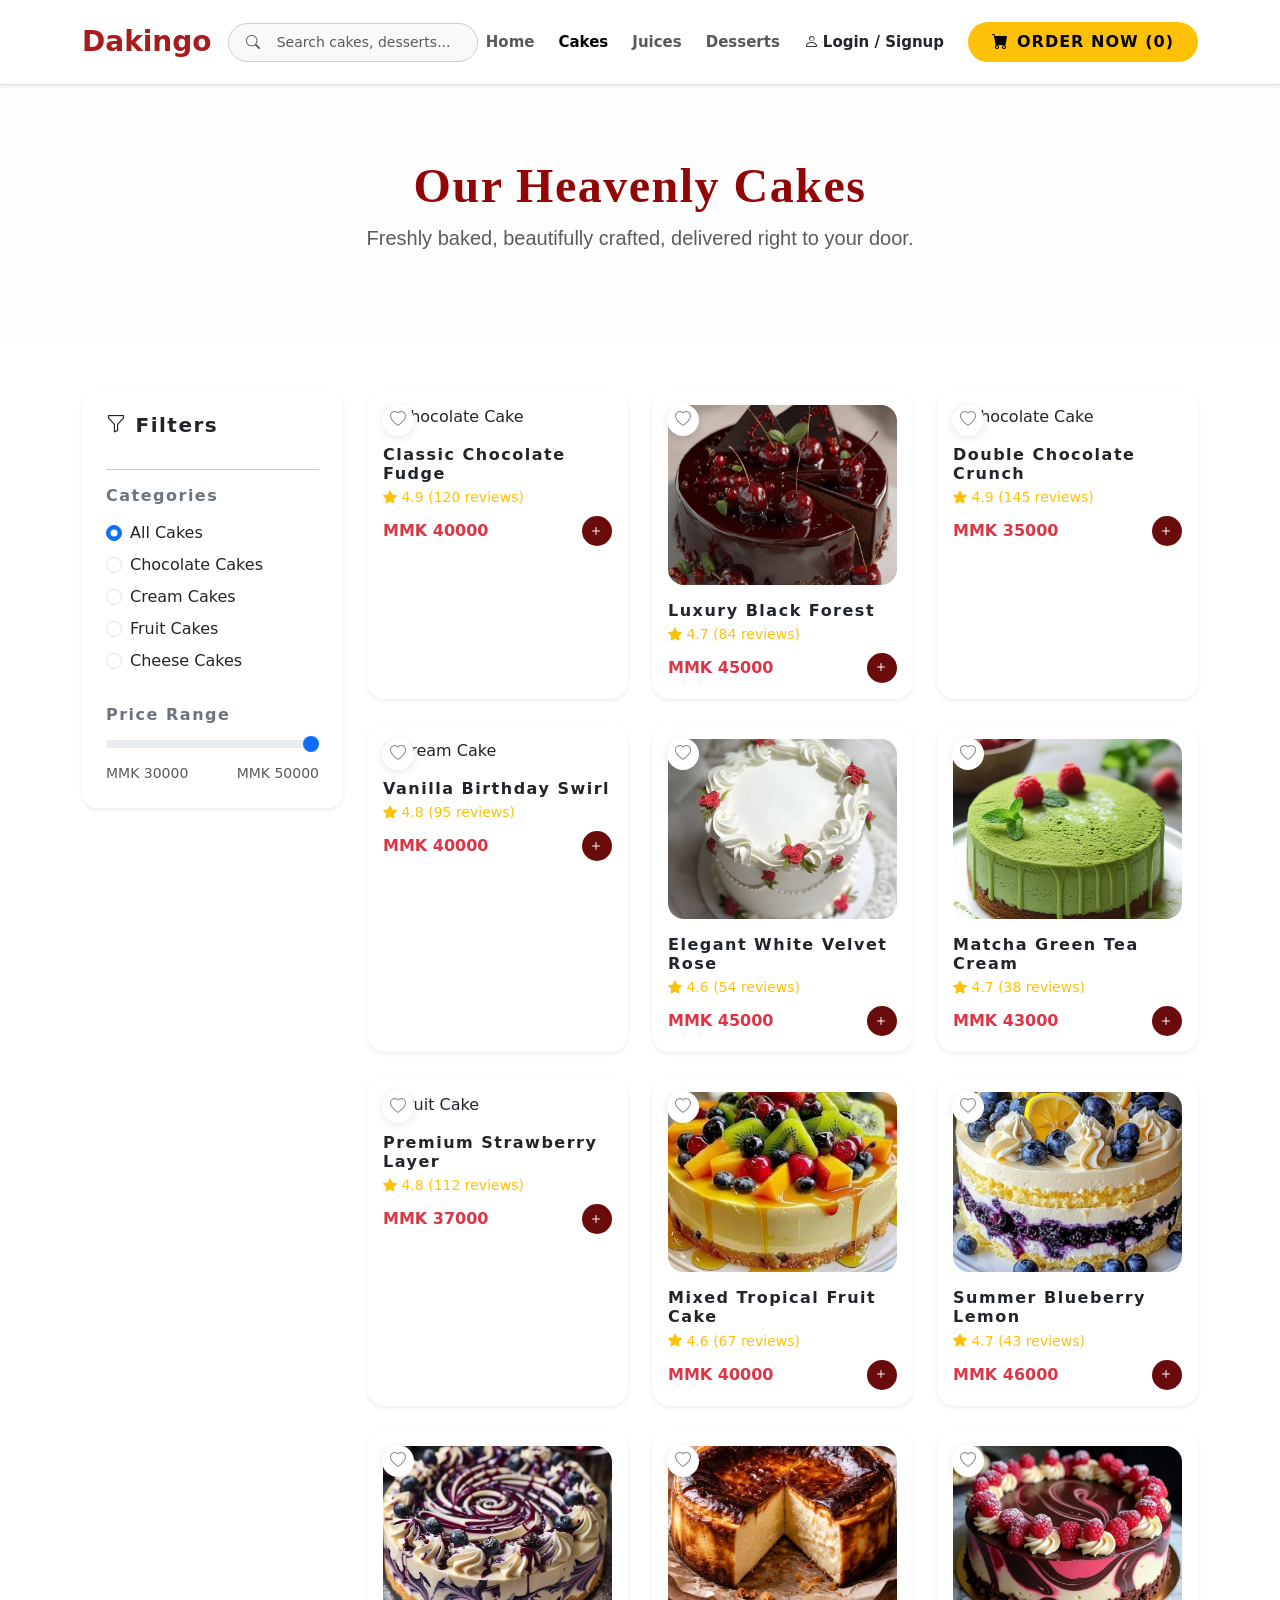
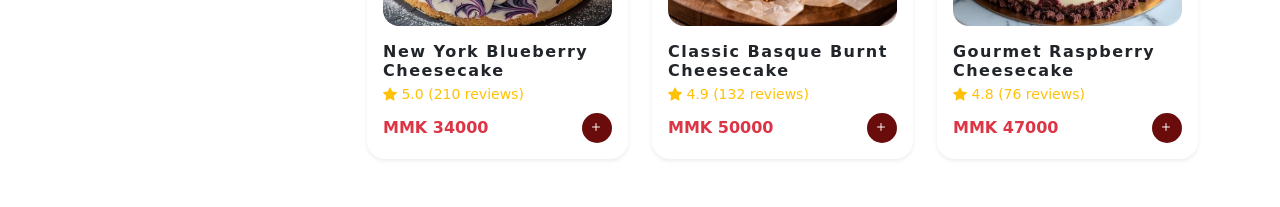
==== cakes.html @ 891ac563 "Bakery shop project files Uploaded HTML, CSS, JavaScript, and image assets for the Dakingo Bakery Sh" ====
<!DOCTYPE html>
<html lang="en">
<head>
    <meta charset="UTF-8">
    <meta name="viewport" content="width=device-width, initial-scale=1.0">
    <title>Delicious Cakes - Dakingo Food Delivery</title>
    
    <link href="https://cdn.jsdelivr.net/npm/bootstrap@5.3.0/dist/css/bootstrap.min.css" rel="stylesheet">
    <link href="https://cdn.jsdelivr.net/npm/bootstrap-icons@1.11.0/font/bootstrap-icons.css" rel="stylesheet">
    <link rel="stylesheet" href="style.css">
</head>
<body>

    <nav class="navbar navbar-expand-lg navbar-light bg-white border-bottom sticky-top shadow-sm py-3">
        <div class="container">
            <a class="navbar-brand fw-bold text-danger fs-3" href="index.html" style="color: #a81c1c !important;">Dakingo</a>
            
            <button class="navbar-toggler" type="button" data-bs-toggle="collapse" data-bs-target="#navbarNav">
                <span class="navbar-toggler-icon"></span>
            </button>
            <div class="collapse navbar-collapse" id="navbarNav">
                <div class="mx-auto main-search-box position-relative my-2 my-lg-0">
                    <i class="bi bi-search search-icon"></i>
                    <input class="form-control rounded-pill ps-5 py-2" type="search" placeholder="Search cakes, desserts...">
                </div>
                <ul class="navbar-nav ms-auto align-items-center gap-2">
                    <li class="nav-item"><a class="nav-link " href="index.html">Home</a></li>
                    <li class="nav-item"><a class="nav-link active" href="cakes.html">Cakes</a></li>
                    <li class="nav-item"><a class="nav-link " href="juices.html">Juices</a></li>
                    <li class="nav-item"><a class="nav-link " href="dessert.html">Desserts</a></li>
                    <li class="nav-item me-2">
                        <a class="nav-link login-link" href="#" data-bs-toggle="modal" data-bs-target="#loginModal">
                            <i class="bi bi-person me-1"></i>Login / Signup
                        </a>
                    </li>
<li class="nav-item">
   <button class="btn btn-warning order-btn rounded-pill px-4 py-2" 
        onclick="openCart()" 
        style="background-color: #ffc107; color: #000; border: none;"> 
    <i class="bi bi-cart-fill me-2"></i>ORDER NOW (<span id="navOrderCount">0</span>)
</button>
</li>                       </ul>
            </div>
        </div>
    </nav>

    <div class="py-5 bg-light mb-5" style="background: linear-gradient(rgba(255,255,255,0.85), rgba(255,255,255,0.85)), url('https://images.unsplash.com/photo-1578985545062-69928b1d9587?q=80&w=1200') center/cover;">
        <div class="container text-center py-4">
            <h1 class="display-5 fw-bold" style="color: #930606; font-family: 'Playfair Display', serif;">Our Heavenly Cakes</h1>
            <p class="lead text-muted" style="font-family: 'Poppins', sans-serif;">Freshly baked, beautifully crafted, delivered right to your door.</p>
        </div>
    </div>

    <div class="container mb-5">
        <div class="row">
            
            <div class="col-lg-3 mb-4">
                <div class="card border-0 shadow-sm p-4 rounded-4 position-sticky" style="top: 100px;">
                    <h5 class="fw-bold mb-3 text-dark"><i class="bi bi-funnel me-2"></i>Filters</h5>
                    <hr>
                    <div class="mb-4">
                        <h6 class="fw-bold text-secondary mb-3">Categories</h6>
                        <div class="form-check mb-2">
                            <input class="form-check-input category-filter" type="radio" name="cakeCategory" id="allCakes" value="all" checked>
                            <label class="form-check-label" for="allCakes">All Cakes</label>
                        </div>
                        <div class="form-check mb-2">
                            <input class="form-check-input category-filter" type="radio" name="cakeCategory" id="chocolate" value="chocolate">
                            <label class="form-check-label" for="chocolate">Chocolate Cakes</label>
                        </div>
                        <div class="form-check mb-2">
                            <input class="form-check-input category-filter" type="radio" name="cakeCategory" id="cream" value="cream">
                            <label class="form-check-label" for="cream">Cream Cakes</label>
                        </div>
                        <div class="form-check mb-2">
                            <input class="form-check-input category-filter" type="radio" name="cakeCategory" id="fruit" value="fruit">
                            <label class="form-check-label" for="fruit">Fruit Cakes</label>
                        </div>
                        <div class="form-check mb-2">
                            <input class="form-check-input category-filter" type="radio" name="cakeCategory" id="cheese" value="cheese">
                            <label class="form-check-label" for="cheese">Cheese Cakes</label>
                        </div>
                    </div>
                    <div>
                        <h6 class="fw-bold text-secondary mb-2">Price Range</h6>
                        <input type="range" class="form-range" min="100" max="2000" id="priceRange" value="2000">
                        <div class="d-flex justify-content-between text-muted small">
                            <span>MMK  30000</span>
                            <span>MMK 50000</span>
                        </div>
                    </div>
                </div>
            </div>

            <div class="col-lg-9">
                <div class="row g-4" id="productGrid">
                    
                    <div class="col-md-4 col-sm-6 product-item" data-category="chocolate">
                        <div class="card h-100 product-card border-0 shadow-sm position-relative">
                            <button class="position-absolute wishlist-btn"><i class="bi bi-heart"></i></button>
                            <div class="p-3 product-img-wrapper">
                                <img src="https://images.unsplash.com/photo-1578985545062-69928b1d9587?q=80&w=500" class="card-img-top rounded-4" alt="Chocolate Cake">
                            </div>
                            <div class="card-body pt-0 px-3 pb-3">
                                <h6 class="fw-bold mb-1">Classic Chocolate Fudge</h6>
                                <div class="text-warning small mb-2"><i class="bi bi-star-fill"></i> 4.9 (120 reviews)</div>
                                <div class="d-flex justify-content-between align-items-center">
                                    <span class="fw-bold text-danger">MMK 40000</span>
                                    <button class="btn btn-danger add-to-cart-btn rounded-circle" style="background-color: #6b0c0c; border:none;" onclick="addToCart('Classic Chocolate Fudge', 40000)"><i class="bi bi-plus"></i></button>
                                </div>
                            </div>
                        </div>
                    </div>

                    <div class="col-md-4 col-sm-6 product-item" data-category="chocolate">
                        <div class="card h-100 product-card border-0 shadow-sm position-relative">
                            <button class="position-absolute wishlist-btn"><i class="bi bi-heart"></i></button>
                            <div class="p-3 product-img-wrapper">
                                <img src="./luxury.jpg" class="card-img-top rounded-4" alt="Chocolate Cake">
                            </div>
                            <div class="card-body pt-0 px-3 pb-3">
                                <h6 class="fw-bold mb-1">Luxury Black Forest</h6>
                                <div class="text-warning small mb-2"><i class="bi bi-star-fill"></i> 4.7 (84 reviews)</div>
                                <div class="d-flex justify-content-between align-items-center">
                                    <span class="fw-bold text-danger">MMK 45000</span>
                                    <button class="btn btn-danger add-to-cart-btn rounded-circle" style="background-color: #6b0c0c; border:none;" onclick="addToCart('Luxury Black Forest', 45000)"><i class="bi bi-plus"></i></button>
                                </div>
                            </div>
                        </div>
                    </div>

                    <div class="col-md-4 col-sm-6 product-item" data-category="chocolate">
                        <div class="card h-100 product-card border-0 shadow-sm position-relative">
                            <button class="position-absolute wishlist-btn"><i class="bi bi-heart"></i></button>
                            <div class="p-3 product-img-wrapper">
                                <img src="https://images.unsplash.com/photo-1588195538326-c5b1e9f80a1b?q=80&w=500" class="card-img-top rounded-4" alt="Chocolate Cake">
                            </div>
                            <div class="card-body pt-0 px-3 pb-3">
                                <h6 class="fw-bold mb-1">Double Chocolate Crunch</h6>
                                <div class="text-warning small mb-2"><i class="bi bi-star-fill"></i> 4.9 (145 reviews)</div>
                                <div class="d-flex justify-content-between align-items-center">
                                    <span class="fw-bold text-danger">MMK 35000</span>
                                    <button class="btn btn-danger add-to-cart-btn rounded-circle" style="background-color: #6b0c0c; border:none;" onclick="addToCart('Double Chocolate Crunch', 35000)"><i class="bi bi-plus"></i></button>
                                </div>
                            </div>
                        </div>
                    </div>

                    <div class="col-md-4 col-sm-6 product-item" data-category="cream">
                        <div class="card h-100 product-card border-0 shadow-sm position-relative">
                            <button class="position-absolute wishlist-btn"><i class="bi bi-heart"></i></button>
                            <div class="p-3 product-img-wrapper">
                                <img src="https://images.unsplash.com/photo-1464349095431-e9a21285b5f3?q=80&w=500" class="card-img-top rounded-4" alt="Cream Cake">
                            </div>
                            <div class="card-body pt-0 px-3 pb-3">
                                <h6 class="fw-bold mb-1">Vanilla Birthday Swirl</h6>
                                <div class="text-warning small mb-2"><i class="bi bi-star-fill"></i> 4.8 (95 reviews)</div>
                                <div class="d-flex justify-content-between align-items-center">
                                    <span class="fw-bold text-danger">MMK 40000</span>
                                    <button class="btn btn-danger add-to-cart-btn rounded-circle" style="background-color: #6b0c0c; border:none;"onclick="addToCart('Vanilla Birthday Swirl', 40000)"><i class="bi bi-plus"></i></button>
                                </div>
                            </div>
                        </div>
                    </div>

                    <div class="col-md-4 col-sm-6 product-item" data-category="cream">
                        <div class="card h-100 product-card border-0 shadow-sm position-relative">
                            <button class="position-absolute wishlist-btn"><i class="bi bi-heart"></i></button>
                            <div class="p-3 product-img-wrapper">
                                <img src="./Elegant.jpg" class="card-img-top rounded-4" alt="Cream Cake">
                            </div>
                            <div class="card-body pt-0 px-3 pb-3">
                                <h6 class="fw-bold mb-1">Elegant White Velvet Rose</h6>
                                <div class="text-warning small mb-2"><i class="bi bi-star-fill"></i> 4.6 (54 reviews)</div>
                                <div class="d-flex justify-content-between align-items-center">
                                    <span class="fw-bold text-danger">MMK 45000</span>
                                    <button class="btn btn-danger add-to-cart-btn rounded-circle" style="background-color: #6b0c0c; border:none;" onclick="addToCart('Elegant White Velvet Rose', 45000)"><i class="bi bi-plus"></i></button>
                                </div>
                            </div>
                        </div>
                    </div>

                    <div class="col-md-4 col-sm-6 product-item" data-category="cream">
                        <div class="card h-100 product-card border-0 shadow-sm position-relative">
                            <button class="position-absolute wishlist-btn"><i class="bi bi-heart"></i></button>
                            <div class="p-3 product-img-wrapper">
                                <img src="./Matcha.jpg" class="card-img-top rounded-4" alt="Cream Cake">
                            </div>
                            <div class="card-body pt-0 px-3 pb-3">
                                <h6 class="fw-bold mb-1">Matcha Green Tea Cream</h6>
                                <div class="text-warning small mb-2"><i class="bi bi-star-fill"></i> 4.7 (38 reviews)</div>
                                <div class="d-flex justify-content-between align-items-center">
                                    <span class="fw-bold text-danger">MMK 43000</span>
                                    <button class="btn btn-danger add-to-cart-btn rounded-circle" style="background-color: #6b0c0c; border:none;" onclick="addToCart('Matcha Green Tea Cream', 43000)"><i class="bi bi-plus"></i></button>
                                </div>
                            </div>
                        </div>
                    </div>

                    <div class="col-md-4 col-sm-6 product-item" data-category="fruit">
                        <div class="card h-100 product-card border-0 shadow-sm position-relative">
                            <button class="position-absolute wishlist-btn"><i class="bi bi-heart"></i></button>
                            <div class="p-3 product-img-wrapper">
                                <img src="https://images.unsplash.com/photo-1565958011703-44f9829ba187?q=80&w=500" class="card-img-top rounded-4" alt="Fruit Cake">
                            </div>
                            <div class="card-body pt-0 px-3 pb-3">
                                <h6 class="fw-bold mb-1">Premium Strawberry Layer</h6>
                                <div class="text-warning small mb-2"><i class="bi bi-star-fill"></i> 4.8 (112 reviews)</div>
                                <div class="d-flex justify-content-between align-items-center">
                                    <span class="fw-bold text-danger">MMK 37000</span>
                                    <button class="btn btn-danger add-to-cart-btn rounded-circle" style="background-color: #6b0c0c; border:none;" onclick="addToCart('Premium Strawberry Layer', 37000)" ><i class="bi bi-plus"></i></button>
                                </div>
                            </div>
                        </div>
                    </div>

                    <div class="col-md-4 col-sm-6 product-item" data-category="fruit">
                        <div class="card h-100 product-card border-0 shadow-sm position-relative">
                            <button class="position-absolute wishlist-btn"><i class="bi bi-heart"></i></button>
                            <div class="p-3 product-img-wrapper">
                                <img src="./fruit.jpg" class="card-img-top rounded-4" alt="Fruit Cake">
                            </div>
                            <div class="card-body pt-0 px-3 pb-3">
                                <h6 class="fw-bold mb-1">Mixed Tropical Fruit Cake</h6>
                                <div class="text-warning small mb-2"><i class="bi bi-star-fill"></i> 4.6 (67 reviews)</div>
                                <div class="d-flex justify-content-between align-items-center">
                                    <span class="fw-bold text-danger">MMK 40000</span>
                                    <button class="btn btn-danger add-to-cart-btn rounded-circle" style="background-color: #6b0c0c; border:none;" onclick="addToCart('Mixed Tropical Fruit Cake', 40000)"><i class="bi bi-plus"></i></button>
                                </div>
                            </div>
                        </div>
                    </div>
<div class="col-md-4 col-sm-6 product-item" data-category="fruit">
    <div class="card h-100 product-card border-0 shadow-sm position-relative">
        <button class="position-absolute wishlist-btn"><i class="bi bi-heart"></i></button>
        <div class="p-3 product-img-wrapper">
            <img src="./lemon.jpg" class="card-img-top rounded-4" alt="Fruit Cake">
        </div>
        <div class="card-body pt-0 px-3 pb-3">
            <h6 class="fw-bold mb-1">Summer Blueberry Lemon</h6>
            <div class="text-warning small mb-2"><i class="bi bi-star-fill"></i> 4.7 (43 reviews)</div>
            <div class="d-flex justify-content-between align-items-center">
                <span class="fw-bold text-danger">MMK 46000</span>
                
                <button class="btn btn-danger add-to-cart-btn rounded-circle" 
                        style="background-color: #6b0c0c; border:none;"
                        onclick="addToCart('Summer Blueberry Lemon', 46000)">
                    <i class="bi bi-plus"></i>
                </button>
                
            </div>
        </div>
    </div>
</div>

                    <div class="col-md-4 col-sm-6 product-item" data-category="cheese">
    <div class="card h-100 product-card border-0 shadow-sm position-relative">
        <button class="position-absolute wishlist-btn"><i class="bi bi-heart"></i></button>
        <div class="p-3 product-img-wrapper">
            <img src="./blueberry.jpg" class="card-img-top rounded-4" alt="Cheese Cake">
        </div>
        <div class="card-body pt-0 px-3 pb-3">
            <h6 class="fw-bold mb-1">New York Blueberry Cheesecake</h6>
            <div class="text-warning small mb-2"><i class="bi bi-star-fill"></i> 5.0 (210 reviews)</div>
            <div class="d-flex justify-content-between align-items-center">
                <span class="fw-bold text-danger">MMK 34000</span>
                
                <button class="btn btn-danger add-to-cart-btn rounded-circle" 
                        style="background-color: #6b0c0c; border:none;"
                        onclick="addToCart('New York Blueberry Cheesecake', 34000)">
                    <i class="bi bi-plus"></i>
                </button>
            </div>
        </div>
    </div>
</div>

                    <div class="col-md-4 col-sm-6 product-item" data-category="cheese">
                        <div class="card h-100 product-card border-0 shadow-sm position-relative">
                            <button class="position-absolute wishlist-btn"><i class="bi bi-heart"></i></button>
                            <div class="p-3 product-img-wrapper">
                                <img src="./classic.jpg" class="card-img-top rounded-4" alt="Cheese Cake">
                            </div>
                            <div class="card-body pt-0 px-3 pb-3">
                                <h6 class="fw-bold mb-1">Classic Basque Burnt Cheesecake</h6>
                                <div class="text-warning small mb-2"><i class="bi bi-star-fill"></i> 4.9 (132 reviews)</div>
                                <div class="d-flex justify-content-between align-items-center">
                                    <span class="fw-bold text-danger">MMK 50000</span>
                                    <button class="btn btn-danger add-to-cart-btn rounded-circle" 
                                    style="background-color: #6b0c0c; border:none;"  onclick="addToCart('Classic Basque Burnt Cheesecake', 50000)"><i class="bi bi-plus"></i></button>
                                </div>
                            </div>
                        </div>
                    </div>

                    <div class="col-md-4 col-sm-6 product-item" data-category="cheese">
                        <div class="card h-100 product-card border-0 shadow-sm position-relative">
                            <button class="position-absolute wishlist-btn"><i class="bi bi-heart"></i></button>
                            <div class="p-3 product-img-wrapper">
                                <img src="./raspberry.jpg" class="card-img-top rounded-4" alt="Cheese Cake">
                            </div>
                            <div class="card-body pt-0 px-3 pb-3">
                                <h6 class="fw-bold mb-1">Gourmet Raspberry Cheesecake</h6>
                                <div class="text-warning small mb-2"><i class="bi bi-star-fill"></i> 4.8 (76 reviews)</div>
                                <div class="d-flex justify-content-between align-items-center">
                                    <span class="fw-bold text-danger">MMK 47000</span>
                                    <button class="btn btn-danger add-to-cart-btn rounded-circle" style="background-color: #6b0c0c; border:none;" onclick="addToCart('Gourmet Raspberry Cheesecake', 47000)"><i class="bi bi-plus"></i></button>
                                </div>
                            </div>
                        </div>
                    </div>

                </div> </div> </div> </div> <div class="modal fade" id="loginModal" tabindex="-1" aria-labelledby="loginModalLabel" aria-hidden="true">
        <div class="modal-dialog modal-dialog-centered">
            <div class="modal-content rounded-4 shadow border-0">
                <div class="modal-header border-0 pb-0">
                    <h5 class="modal-title fw-bold" id="loginModalLabel" style="color: #6b0c0c;">Welcome to Dakingo</h5>
                    <button type="button" class="btn-close" data-bs-dismiss="modal" aria-label="Close"></button>
                </div>
                <div class="modal-body p-4">
                    
                    <div id="loginFormSection">
                        <form>
                            <div class="mb-3">
                                <label class="form-label small fw-semibold text-muted">Email Address</label>
                                <input type="email" class="form-control rounded-3" placeholder="name@example.com" required>
                            </div>
                            <div class="mb-3">
                                <label class="form-label small fw-semibold text-muted">Password</label>
                                <div class="position-relative">
                                    <input type="password" id="loginPassword" class="form-control rounded-3 pe-5" placeholder="Enter your password" required>
                                    <i class="bi bi-eye-slash position-absolute text-muted" id="togglePassword" style="top: 50%; right: 15px; transform: translateY(-50%); cursor: pointer; font-size: 1.1rem; z-index: 10;"></i>
                                </div>
                            </div>
                            <div class="d-flex justify-content-between align-items-center mb-4">
                                <div class="form-check">
                                    <input type="checkbox" class="form-check-input" id="rememberMe">
                                    <label class="form-check-label small text-muted" for="rememberMe">Remember me</label>
                                </div>
                                <a href="#" class="small text-decoration-none" style="color: #a81c1c;">Forgot Password?</a>
                            </div>
                            <button type="submit" class="btn btn-warning w-100 rounded-pill fw-bold py-2 order-btn">LOGIN</button>
                        </form>
                        <div class="text-center mt-3">
                            <p class="small text-muted mb-0">Don't have an account? <a href="javascript:void(0)" class="text-decoration-none fw-bold" style="color: #a81c1c;" onclick="toggleAuthForms()">Sign Up</a></p>
                        </div>
                    </div>

                    <div id="signupFormSection" style="display: none;">
                        <form>
                            <div class="mb-3">
                                <label class="form-label small fw-semibold text-muted">Full Name</label>
                                <input type="text" class="form-control rounded-3" placeholder="Enter your name" required>
                            </div>
                            <div class="mb-3">
                                <label class="form-label small fw-semibold text-muted">Email Address</label>
                                <input type="email" class="form-control rounded-3" placeholder="name@example.com" required>
                            </div>
                            <div class="mb-3">
                                <label class="form-label small fw-semibold text-muted">Create Password</label>
                                <div class="position-relative">
                                    <input type="password" id="signupPassword" class="form-control rounded-3 pe-5" placeholder="Minimum 6 characters" required>
                                    <i class="bi bi-eye-slash position-absolute text-muted" id="toggleSignupPassword" style="top: 50%; right: 15px; transform: translateY(-50%); cursor: pointer; font-size: 1.1rem; z-index: 10;"></i>
                                </div>
                            </div>
                            <button type="submit" class="btn btn-warning w-100 rounded-pill fw-bold py-2 text-dark border-0">CREATE ACCOUNT</button>
                        </form>
                        <div class="text-center mt-3">
                            <p class="small text-muted mb-0">Already have an account? <a href="javascript:void(0)" class="text-decoration-none fw-bold" style="color: #a81c1c;" onclick="toggleAuthForms()">Login</a></p>
                        </div>
                    </div>

                </div>
            </div>
        </div>
    </div>

    <script src="https://cdn.jsdelivr.net/npm/bootstrap@5.3.0/dist/js/bootstrap.bundle.min.js"></script>
<script>
    // 1. Cart စနစ်အတွက် Variable
    let cart = JSON.parse(localStorage.getItem('dakingoCart')) || [];

    document.addEventListener('DOMContentLoaded', updateCart);

  // 2. Cart လုပ်ဆောင်ချက်များ
function addToCart(name, price) {
    cart.push({ name, price });
    // အရေးကြီး: LocalStorage ထဲကို အသစ်ပြန်ထည့်ပေးရမယ်
    localStorage.setItem('dakingoCart', JSON.stringify(cart));
    updateCart();
}

function removeFromCart(index) {
    cart.splice(index, 1);
    // အရေးကြီး: LocalStorage ထဲကို update လုပ်ပေးရမယ်
    localStorage.setItem('dakingoCart', JSON.stringify(cart));
    updateCart();
}

    function openCart() {
        const cartCanvas = new bootstrap.Offcanvas(document.getElementById('cartCanvas'));
        cartCanvas.show();
    }

   function updateCart() {
    const cartList = document.getElementById('cartItemsList');
    const navOrderCount = document.getElementById('navOrderCount');
    const cartTotal = document.getElementById('cartTotal');
    
    // ဒီနေရာမှာ cartList မရှိရင် function ကို ရပ်လိုက်ပါ
    if (!cartList) return; 
    
    // ကျန်တာတွေကို ဆက်ရေးပါ...
    cartList.innerHTML = '';
    // ...

        let total = 0;
        
        cart.forEach((item, index) => {
            total += item.price;
            cartList.innerHTML += `
                <div class="d-flex justify-content-between mb-2">
                    <span>${item.name}</span>
                    <span>${item.price.toLocaleString()} MMK 
                        <button class="btn btn-sm btn-outline-danger ms-2" onclick="removeFromCart(${index})">x</button>
                    </span>
                </div>`;
        });
        
        navOrderCount.innerText = cart.length;
        cartTotal.innerText = total.toLocaleString();
    }

    // 3. Filter စနစ်
    function filterProducts() {
        const selectedCategory = document.querySelector('.category-filter:checked').value;
        const maxPrice = parseInt(document.getElementById('priceRange').value);
        const items = document.querySelectorAll('.product-item');
        
        items.forEach(item => {
            const itemCategory = item.getAttribute('data-category');
            const matchesCategory = (selectedCategory === 'all' || itemCategory === selectedCategory);
            item.style.display = matchesCategory ? 'block' : 'none';
        });
    }

    document.querySelectorAll('.category-filter').forEach(radio => {
        radio.addEventListener('change', filterProducts);
    });

    // 4. Login/Signup Toggle
    function toggleAuthForms() {
        const loginForm = document.getElementById('loginFormSection');
        const signupForm = document.getElementById('signupFormSection');
        if (loginForm.style.display === 'none') {
            loginForm.style.display = 'block';
            signupForm.style.display = 'none';
        } else {
            loginForm.style.display = 'none';
            signupForm.style.display = 'block';
        }
    }

    // 5. Password Toggle
    function setupPasswordToggle(toggleId, inputId) {
        const toggle = document.getElementById(toggleId);
        const input = document.getElementById(inputId);
        if(toggle && input) {
            toggle.addEventListener('click', function () {
                const type = input.getAttribute('type') === 'password' ? 'text' : 'password';
                input.setAttribute('type', type);
                this.classList.toggle('bi-eye');
                this.classList.toggle('bi-eye-slash');
            });
        }
    }
    setupPasswordToggle('togglePassword', 'loginPassword');
    setupPasswordToggle('toggleSignupPassword', 'signupPassword');
</script>
<!-- Cart Sidebar -->
<div class="offcanvas offcanvas-end" id="cartCanvas">
    <div class="offcanvas-header">
        <h5 class="offcanvas-title">Your Cart</h5>
        <button type="button" class="btn-close" data-bs-dismiss="offcanvas"></button>
    </div>
    <div class="offcanvas-body">
        <div id="cartItemsList"></div>
        <hr>
        <h5 class="text-end">Total: <span id="cartTotal">0</span> MMK</h5>
        <button class="btn btn-danger w-100">Checkout</button>
    </div>
</div>
<script src="script.js"></script>
</body>
</html>
---- style.css ----
/* ==========================================
   GLOBAL & TYPOGRAPHY STYLES
   ========================================== */
h1, h2, h3, h4, h5, h6 {
    letter-spacing: 1.5px;
}

/* ==========================================
   NAVBAR LINK STYLES
   ========================================== */
.navbar-nav .nav-link {
    transition: all 0.3s ease;
    position: relative;
    padding: 10px 15px;
    font-size: 15px;
    font-weight: 600;
}

/* Mouse တင်လိုက်တဲ့အခါ */
.navbar-nav .nav-link:hover {
    color: #a81c1c !important;
    transform: translateY(-4px);
}

/* Login Link Hover Style */
.login-link {
    display: inline-block;        
    color: #212529 !important;   
    transition: all 0.3s ease-in-out; 
}

.login-link:hover {
    color: #a81c1c !important;    
    transform: translateY(-2px);   
    cursor: pointer;             
}

/* ==========================================
   BUTTON STYLES
   ========================================== */
.btn {
    letter-spacing: 1.5px;
}

.order-btn {
    font-weight: bold;
    letter-spacing: 1px;
    transition: all 0.3s ease-in-out;
}

.order-btn:hover {
    background-color: #e0a800 !important;
    color: #000000 !important;
    transform: translateY(-3px);
    box-shadow: 0 6px 15px rgba(255, 193, 7, 0.4);
}

/* ==========================================
   SEARCH BAR STYLES
   ========================================== */
.main-search-box {
    width: 250px;
}

.main-search-box .form-control {
    background-color: #f8f9fa;
    border: 1px solid #cccccc;
    font-size: 14px;
    color: #212529;
    transition: all 0.3s ease;
}

.main-search-box .form-control:hover {
    border-color: #a81c1c;     
    background-color: #ffffff; 
}

.main-search-box .form-control:focus {
    background-color: #ffffff;
    border-color: #a81c1c;
    box-shadow: 0 0 0 0.25rem rgba(168, 28, 28, 0.15);
}

.main-search-box .search-icon {
    position: absolute;
    left: 18px;
    top: 50%;
    transform: translateY(-50%);
    color: #555555;
    font-size: 14px;
    pointer-events: none; 
}

@media (max-width: 991.98px) {
    .main-search-box {
        width: 100%;
    }
}

/* ==========================================
   HERO PROMO BADGE STYLE
   ========================================== */
.promo-badge {
    display: inline-block;
    background-color: #ffc107;                
    color: #000000;                                                                        
    border: none;                                                                             
    padding: 8px 18px;                                                                        
    border-radius: 50px;                                                                       
    font-size: 13px;                                                                           
    font-weight: 700;                                                                          
    text-transform: uppercase;                                                                 
    letter-spacing: 1.5px;                                                                     
    animation: pulse-yellow 2s infinite; 
}

@keyframes pulse-yellow {
    0% {
        box-shadow: 0 0 0 0 rgba(255, 193, 7, 0.6);
        transform: scale(1);
    }
    70% {
        box-shadow: 0 0 0 12px rgba(255, 193, 7, 0);
        transform: scale(1.02);
    }
    100% {
        box-shadow: 0 0 0 0 rgba(255, 193, 7, 0);
        transform: scale(1);
    }
}

/* ==========================================
   HERO 3-IMAGES GRID STYLES
   ========================================== */
.hero-main-img {
    width: 100%;
    max-width: 360px;
    height: auto;
    aspect-ratio: 1 / 1;
    object-fit: cover;
    border: 8px solid rgba(255, 255, 255, 0.2);
    box-shadow: 0 10px 30px rgba(0,0,0,0.15);
    transition: transform 0.3s ease;
}

.hero-sub-img {
    width: 100%;
    max-width: 135px;
    height: auto;
    aspect-ratio: 1 / 1;
    object-fit: cover;
    border: 5px solid rgba(255, 255, 255, 0.3);
    box-shadow: 0 5px 15px rgba(0,0,0,0.1);
    transition: all 0.3s ease;
}

.hero-main-img:hover {
    transform: scale(1.03);
}

.hero-sub-img:hover {
    transform: scale(1.08);
    border-color: #ffc107;
    box-shadow: 0 8px 20px rgba(255, 193, 7, 0.3);
}

/* ==========================================
   MENU SECTION TITLE STYLES
   ========================================== */
.container h2, h2.menu-section-title {
    font-family: 'Playfair Display', 'Georgia', serif !important;
    font-size: 36px !important;
    font-weight: 800 !important;
    color: #930606 !important; 
    letter-spacing: 1px !important;
    margin-bottom: 6px !important;
}

.container h2 + p, p.menu-section-subtitle {
    font-family: 'Poppins', 'Inter', sans-serif !important;
    font-size: 15px !important;
    font-weight: 500 !important;
    color: #7c0a0a !important; 
    letter-spacing: 0.5px !important;
    margin-bottom: 30px !important;
}

/* ==========================================
   MENU CATEGORY CARD STYLES
   ========================================== */
.category-card {
    background: #ffffff;
    border: 1px solid #f0f0f0;
    border-radius: 20px; 
    box-shadow: 0 4px 12px rgba(0, 0, 0, 0.03); 
    cursor: pointer;
    transition: all 0.3s ease;
}

.category-icon-wrapper {
    width: 60px;
    height: 60px;
    background-color: #fbf5f5; 
    border-radius: 50%;        
    display: flex;
    justify-content: center;
    align-items: center;
    transition: all 0.3s ease;
}

.category-icon-wrapper i {
    color: #6b0c0c;            
    font-size: 1.5rem;
}

.category-title {
    font-size: 13px;
    font-weight: 700;
    color: #555555;
    letter-spacing: 0.5px;
}

.category-card:hover {
    transform: translateY(-5px); 
    border-color: #6b0c0c;       
    box-shadow: 0 8px 20px rgba(107, 12, 12, 0.1); 
}

.category-card:hover .category-icon-wrapper {
    background-color: #6b0c0c;   
}

.category-card:hover .category-icon-wrapper i {
    color: #ffffff;              
}

/* ==========================================
   PRODUCT CARD STYLES
   ========================================== */
.product-card {
    background: #ffffff;
    border-radius: 18px;
    border: 1px solid #f2f2f2;
    box-shadow: 0 4px 15px rgba(0, 0, 0, 0.02);
    transition: all 0.3s ease-in-out;
}

.product-img-wrapper img {
    width: 100%;
    height: 180px;
    object-fit: cover;
    border-radius: 12px;
}

.wishlist-btn {
    top: 15px;
    left: 15px;
    background: #ffffff;
    border: none;
    width: 32px;
    height: 32px;
    border-radius: 50%;
    box-shadow: 0 2px 8px rgba(0, 0, 0, 0.1);
    color: #888888;
    display: flex;
    justify-content: center;
    align-items: center;
    transition: all 0.2s ease;
    z-index: 5;
}

.wishlist-btn:hover {
    color: #dc3545; 
    transform: scale(1.1);
}

.add-to-cart-btn {
    width: 30px;
    height: 30px;
    display: flex;
    justify-content: center;
    align-items: center;
    padding: 0;
}

.product-card:hover {
    transform: translateY(-8px);
    box-shadow: 0 12px 25px rgba(0, 0, 0, 0.08);
    border-color: rgba(107, 12, 12, 0.1);
}

/* ==========================================
   OUR PROMISE & GALLERY STYLES
   ========================================== */
.promise-icon-box {
    width: 50px;
    height: 50px;
    border: 1px solid #6b0c0c;
    border-radius: 50%;
    display: flex;
    justify-content: center;
    align-items: center;
    color: #6b0c0c;
    font-size: 1.3rem;
    background-color: #ffffff;
}

.gallery-img {
    width: 100%;
    height: 160px; 
    object-fit: cover;
    transition: transform 0.3s ease;
}

.gallery-img:hover {
    transform: scale(1.03);
    cursor: pointer;
}

/* ==========================================
   FOOTER STYLES
   ========================================== */
.footer-links a {
    transition: color 0.2s ease-in-out;
}

.footer-links a:hover {
    color: #ffc107 !important; 
}

.footer-social-icon {
    transition: all 0.2s ease;
    cursor: pointer;
}

.footer-social-icon:hover {
    color: #ffc107 !important;
    transform: translateY(-3px);
}

/* ==========================================
   BOTTOM FOOTER LINKS HOVER EFFECT
   ========================================== */
footer .list-inline-item a {
    text-decoration: none !important;
    transition: all 0.2s ease-in-out !important;
    cursor: pointer !important;
}

footer .list-inline-item a:hover {
    color: #ffc107 !important; 
    opacity: 1 !important;
}

/* ==========================================
   THE MAGICAL TICKET - BOOTSTRAP GIFT ICON FIX (OPTION 2)
   ========================================== */
/* Font Awesome လင့်ခ်မရှိပါက ကျိန်းသေပေါက်အလုပ်လုပ်စေရန် Bootstrap Icon Font ဖြင့် လက်ဆောင်ဘူးပုံပြောင်းလဲခြင်း */
.bi-ticket-perforated-fill::before {
    content: "\f3ea" !important; /* Bootstrap Icons ရဲ့ Gift (လက်ဆောင်ဘူး) ကုဒ် */
    font-family: "bootstrap-icons" !important;
    font-style: normal !important;
    font-weight: normal !important;
}

/* ==========================================
   THE MAGICAL TICKET BACKGROUND IMAGE FIX (SUPER FORCE)
   ========================================== */
div[style*="dashed"], .promo-card, .card[style*="dashed"] {
    background-image: linear-gradient(rgba(255, 255, 255, 0.90), rgba(255, 255, 255, 0.90)), 
                      url('https://images.unsplash.com/photo-1578985545062-69928b1d9587?q=80&w=600&auto=format&fit=crop') !important;
    background-size: cover !important;
    background-position: center !important;
    background-repeat: no-repeat !important;
    background-color: transparent !important; 
}
/* Add this to your style section */
.add-to-cart-btn {
    transition: all 0.2s ease;
}

.add-to-cart-btn:active {
    transform: scale(0.85); /* နှိပ်လိုက်ရင် ခလုတ်လေး ခဏပိန်သွားပါမယ် */
    background-color: #4a0808 !important; /* နှိပ်လိုက်ရင် အရောင်လေး ပိုရင့်သွားအောင် လုပ်ထားပါတယ် */
}
/* Cart ထဲက +/- ခလုတ်များ ပုံစံကျစေရန် */
.add-to-cart-btn, .btn-sm {
    width: 30px !important;     /* အကျယ် */
    height: 30px !important;    /* အမြင့် (width နဲ့တူရမယ်) */
    display: inline-flex !important;
    align-items: center !important;
    justify-content: center !important;
    padding: 0 !important;
    border-radius: 50% !important; /* အဝိုင်းပုံဖြစ်စေရန် */
    line-height: 1 !important;
    vertical-align: middle;
}

/* နှိပ်လိုက်တဲ့အခါ ပုံစံမပျက်အောင် */
.add-to-cart-btn:active {
    transform: scale(0.9);
}

@media (max-width: 991px) {
    /* Navbar menu ဖွင့်လိုက်ရင် အပြည့်ဖြန့်ပြီး အလယ်ကျစေရန် */
    .navbar-collapse {
        text-align: center !important;
        width: 100% !important;
    }

    .navbar-nav {
        margin-top: 15px !important;
        align-items: center !important;
        width: 100% !important;
    }

    /* Mobile မှာ Margin တွေကို 0 လုပ်ပြီး အလယ်ရောက်အောင် */
    .navbar-nav .nav-item {
        margin-right: 0 !important;
        margin-left: 0 !important;
        margin-bottom: 10px;
        width: 100% !important;
    }

    /* Order Button ကို အလယ်ရောက်အောင် သေချာစေရန် */
    .order-btn {
        margin: 10px auto !important;
        display: inline-block !important; /* Block အစား inline-block သုံးကြည့်ပါ */
    }

    /* Search Box အတွက် */
    .main-search-box {
        width: 90% !important;
        margin: 10px auto !important;
    }
}
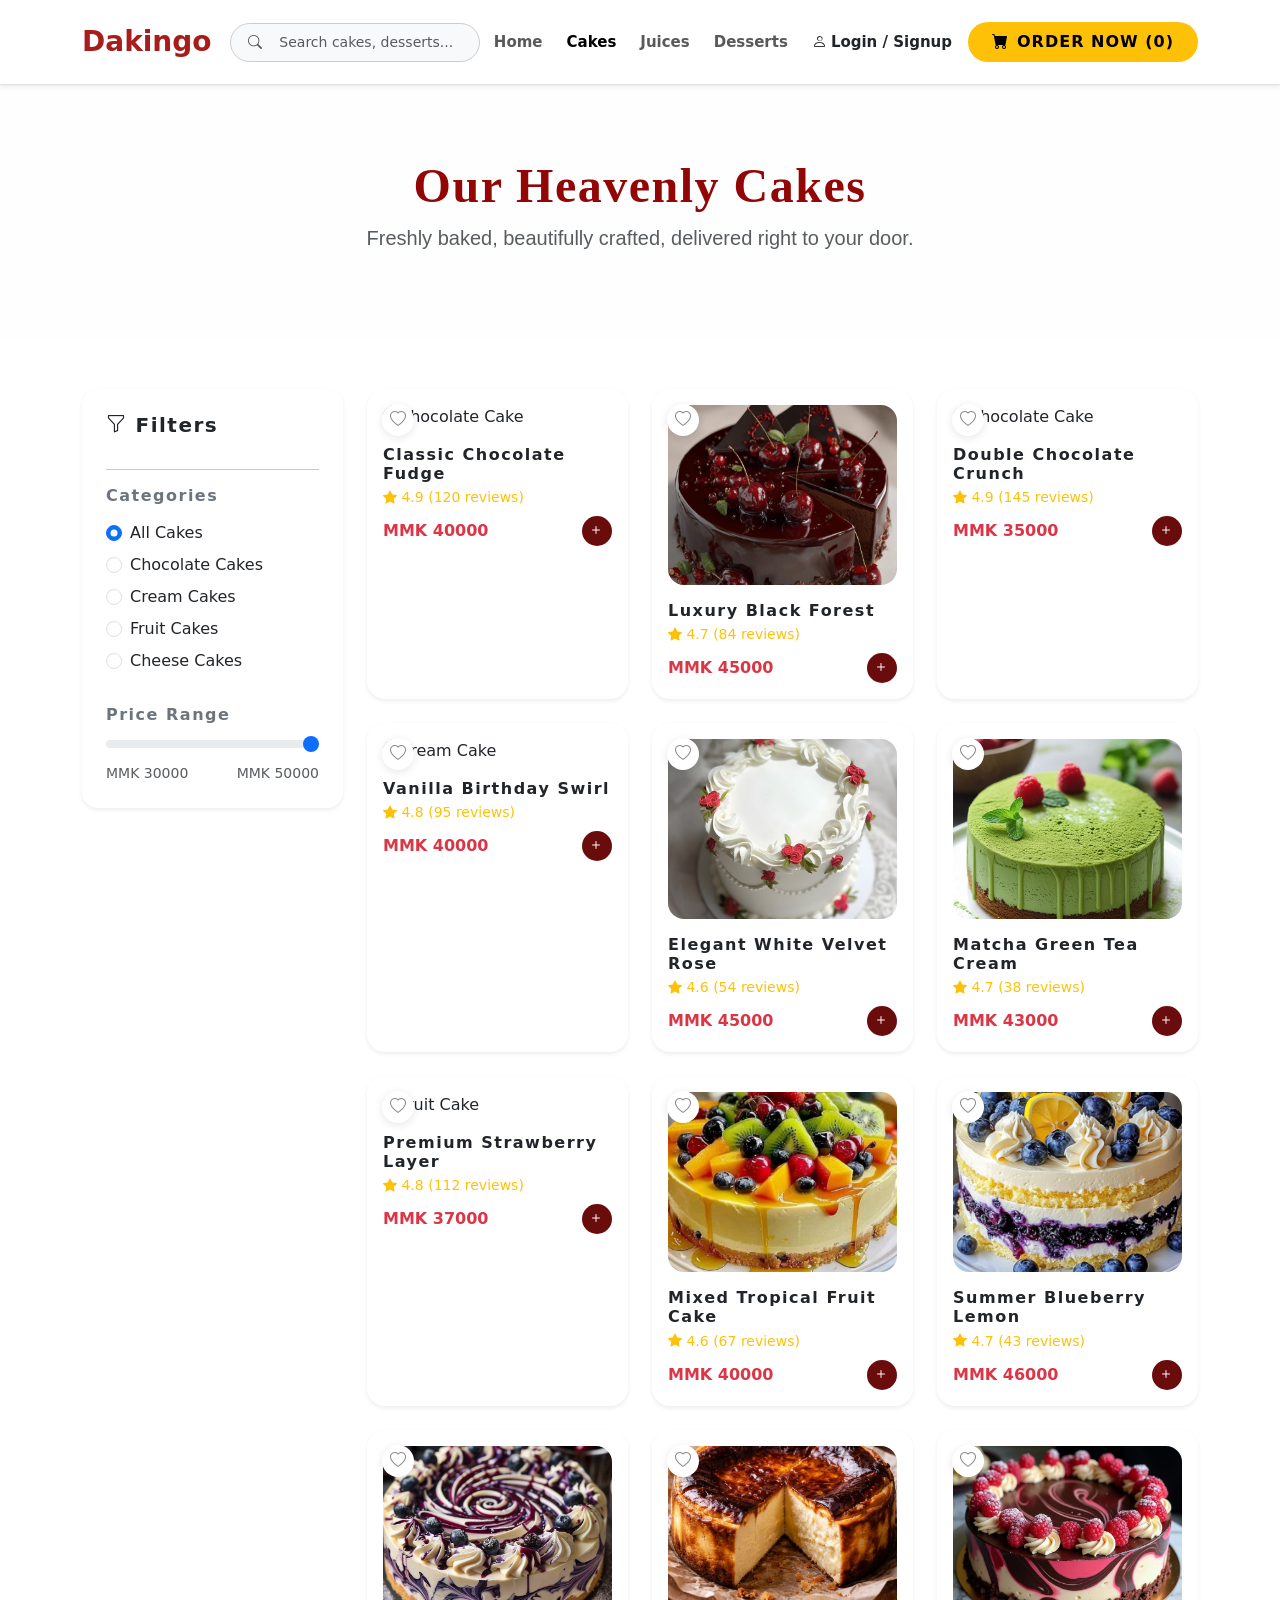
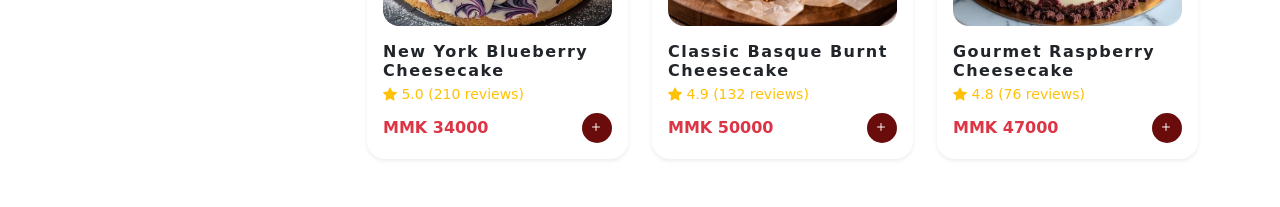
==== commit 5e88d809: "Add files via upload" ====
--- a/cakes.html
+++ b/cakes.html
@@ -377,22 +377,19 @@
 
     <script src="https://cdn.jsdelivr.net/npm/bootstrap@5.3.0/dist/js/bootstrap.bundle.min.js"></script>
 <script>
-    // 1. Cart စနစ်အတွက် Variable
+    
     let cart = JSON.parse(localStorage.getItem('dakingoCart')) || [];
 
     document.addEventListener('DOMContentLoaded', updateCart);
 
-  // 2. Cart လုပ်ဆောင်ချက်များ
 function addToCart(name, price) {
     cart.push({ name, price });
-    // အရေးကြီး: LocalStorage ထဲကို အသစ်ပြန်ထည့်ပေးရမယ်
     localStorage.setItem('dakingoCart', JSON.stringify(cart));
     updateCart();
 }
 
 function removeFromCart(index) {
     cart.splice(index, 1);
-    // အရေးကြီး: LocalStorage ထဲကို update လုပ်ပေးရမယ်
     localStorage.setItem('dakingoCart', JSON.stringify(cart));
     updateCart();
 }
@@ -407,31 +404,27 @@
     const navOrderCount = document.getElementById('navOrderCount');
     const cartTotal = document.getElementById('cartTotal');
     
-    // ဒီနေရာမှာ cartList မရှိရင် function ကို ရပ်လိုက်ပါ
     if (!cartList) return; 
     
-    // ကျန်တာတွေကို ဆက်ရေးပါ...
     cartList.innerHTML = '';
-    // ...
-
-        let total = 0;
-        
-        cart.forEach((item, index) => {
-            total += item.price;
-            cartList.innerHTML += `
-                <div class="d-flex justify-content-between mb-2">
-                    <span>${item.name}</span>
-                    <span>${item.price.toLocaleString()} MMK 
-                        <button class="btn btn-sm btn-outline-danger ms-2" onclick="removeFromCart(${index})">x</button>
-                    </span>
-                </div>`;
-        });
-        
-        navOrderCount.innerText = cart.length;
-        cartTotal.innerText = total.toLocaleString();
-    }
-
-    // 3. Filter စနစ်
+    let total = 0;
+    
+    cart.forEach((item, index) => {
+        total += item.price;
+        cartList.innerHTML += `
+            <div class="d-flex justify-content-between mb-2">
+                <span>${item.name}</span>
+                <span>${item.price.toLocaleString()} MMK 
+                    <button class="btn btn-sm btn-outline-danger ms-2" onclick="removeFromCart(${index})">x</button>
+                </span>
+            </div>`;
+    });
+    
+    if (navOrderCount) navOrderCount.innerText = cart.length;
+    if (cartTotal) cartTotal.innerText = total.toLocaleString();
+}
+
+    // 3. Filter 
     function filterProducts() {
         const selectedCategory = document.querySelector('.category-filter:checked').value;
         const maxPrice = parseInt(document.getElementById('priceRange').value);
@@ -486,10 +479,12 @@
     <div class="offcanvas-body">
         <div id="cartItemsList"></div>
         <hr>
-        <h5 class="text-end">Total: <span id="cartTotal">0</span> MMK</h5>
-        <button class="btn btn-danger w-100">Checkout</button>
+<h5 class="d-flex justify-content-between">
+    <span>Total:</span>
+    <span id="cartTotal">0</span>
+</h5>        <button class="btn btn-danger w-100">Checkout</button>
     </div>
 </div>
-<script src="script.js"></script>
+<script src="javascript.js"></script>
 </body>
 </html>
--- a/style.css
+++ b/style.css
@@ -1,13 +1,9 @@
-/* ==========================================
-   GLOBAL & TYPOGRAPHY STYLES
-   ========================================== */
+/*   GLOBAL & TYPOGRAPHY STYLES*/
 h1, h2, h3, h4, h5, h6 {
     letter-spacing: 1.5px;
 }
 
-/* ==========================================
-   NAVBAR LINK STYLES
-   ========================================== */
+/* NAVBAR LINK STYLES */
 .navbar-nav .nav-link {
     transition: all 0.3s ease;
     position: relative;
@@ -16,12 +12,18 @@
     font-weight: 600;
 }
 
-/* Mouse တင်လိုက်တဲ့အခါ */
 .navbar-nav .nav-link:hover {
     color: #a81c1c !important;
     transform: translateY(-4px);
 }
-
+.navbar-nav {
+    display: flex;
+    gap: 30px; 
+}
+
+.navbar-nav .nav-item {
+    margin-right: 0 !important;
+}
 /* Login Link Hover Style */
 .login-link {
     display: inline-block;        
@@ -355,7 +357,6 @@
 /* ==========================================
    THE MAGICAL TICKET - BOOTSTRAP GIFT ICON FIX (OPTION 2)
    ========================================== */
-/* Font Awesome လင့်ခ်မရှိပါက ကျိန်းသေပေါက်အလုပ်လုပ်စေရန် Bootstrap Icon Font ဖြင့် လက်ဆောင်ဘူးပုံပြောင်းလဲခြင်း */
 .bi-ticket-perforated-fill::before {
     content: "\f3ea" !important; /* Bootstrap Icons ရဲ့ Gift (လက်ဆောင်ဘူး) ကုဒ် */
     font-family: "bootstrap-icons" !important;
@@ -380,29 +381,25 @@
 }
 
 .add-to-cart-btn:active {
-    transform: scale(0.85); /* နှိပ်လိုက်ရင် ခလုတ်လေး ခဏပိန်သွားပါမယ် */
-    background-color: #4a0808 !important; /* နှိပ်လိုက်ရင် အရောင်လေး ပိုရင့်သွားအောင် လုပ်ထားပါတယ် */
-}
-/* Cart ထဲက +/- ခလုတ်များ ပုံစံကျစေရန် */
+    transform: scale(0.85); 
+    background-color: #4a0808 !important; 
 .add-to-cart-btn, .btn-sm {
-    width: 30px !important;     /* အကျယ် */
-    height: 30px !important;    /* အမြင့် (width နဲ့တူရမယ်) */
+    width: 30px !important;    
+    height: 30px !important;   
     display: inline-flex !important;
     align-items: center !important;
     justify-content: center !important;
     padding: 0 !important;
-    border-radius: 50% !important; /* အဝိုင်းပုံဖြစ်စေရန် */
+    border-radius: 50% !important;
     line-height: 1 !important;
     vertical-align: middle;
 }
 
-/* နှိပ်လိုက်တဲ့အခါ ပုံစံမပျက်အောင် */
 .add-to-cart-btn:active {
     transform: scale(0.9);
 }
 
 @media (max-width: 991px) {
-    /* Navbar menu ဖွင့်လိုက်ရင် အပြည့်ဖြန့်ပြီး အလယ်ကျစေရန် */
     .navbar-collapse {
         text-align: center !important;
         width: 100% !important;
@@ -414,7 +411,6 @@
         width: 100% !important;
     }
 
-    /* Mobile မှာ Margin တွေကို 0 လုပ်ပြီး အလယ်ရောက်အောင် */
     .navbar-nav .nav-item {
         margin-right: 0 !important;
         margin-left: 0 !important;
@@ -422,13 +418,11 @@
         width: 100% !important;
     }
 
-    /* Order Button ကို အလယ်ရောက်အောင် သေချာစေရန် */
     .order-btn {
         margin: 10px auto !important;
-        display: inline-block !important; /* Block အစား inline-block သုံးကြည့်ပါ */
-    }
-
-    /* Search Box အတွက် */
+        display: inline-block !important; 
+    }
+
     .main-search-box {
         width: 90% !important;
         margin: 10px auto !important;
